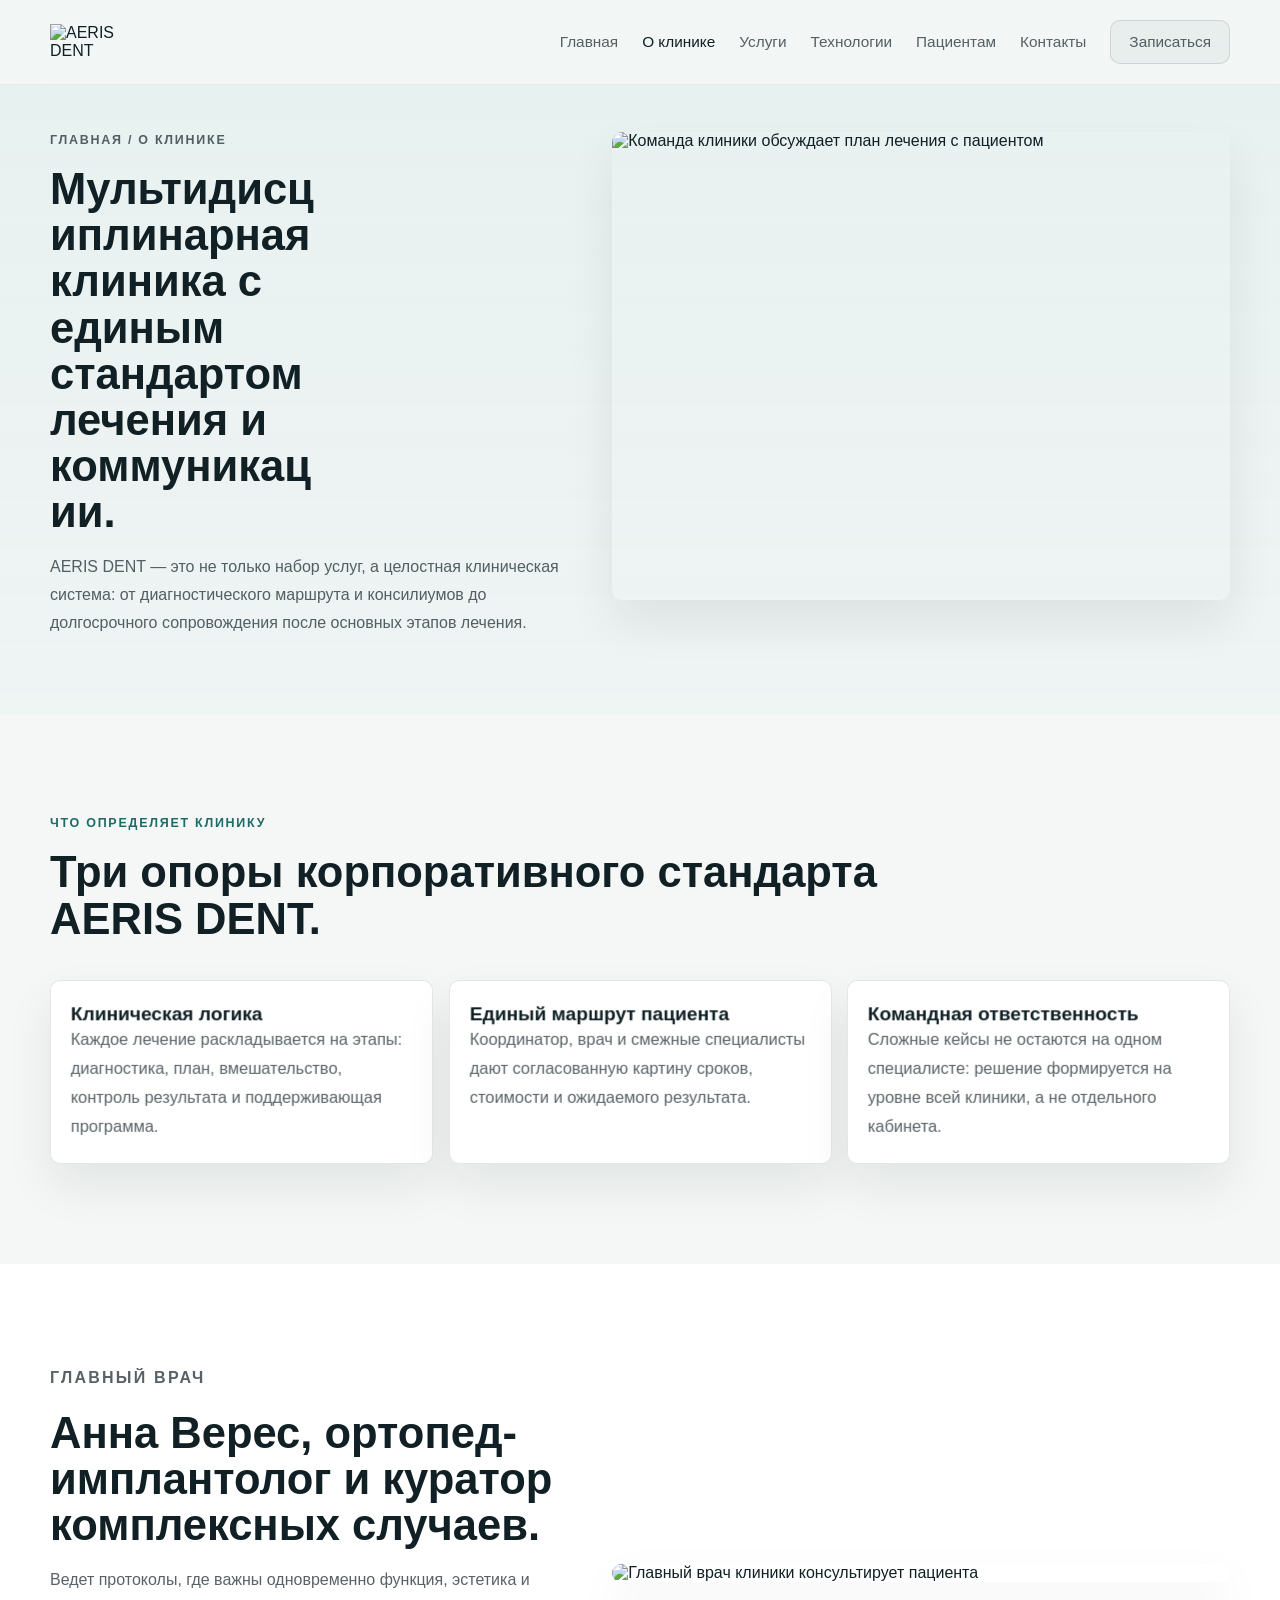
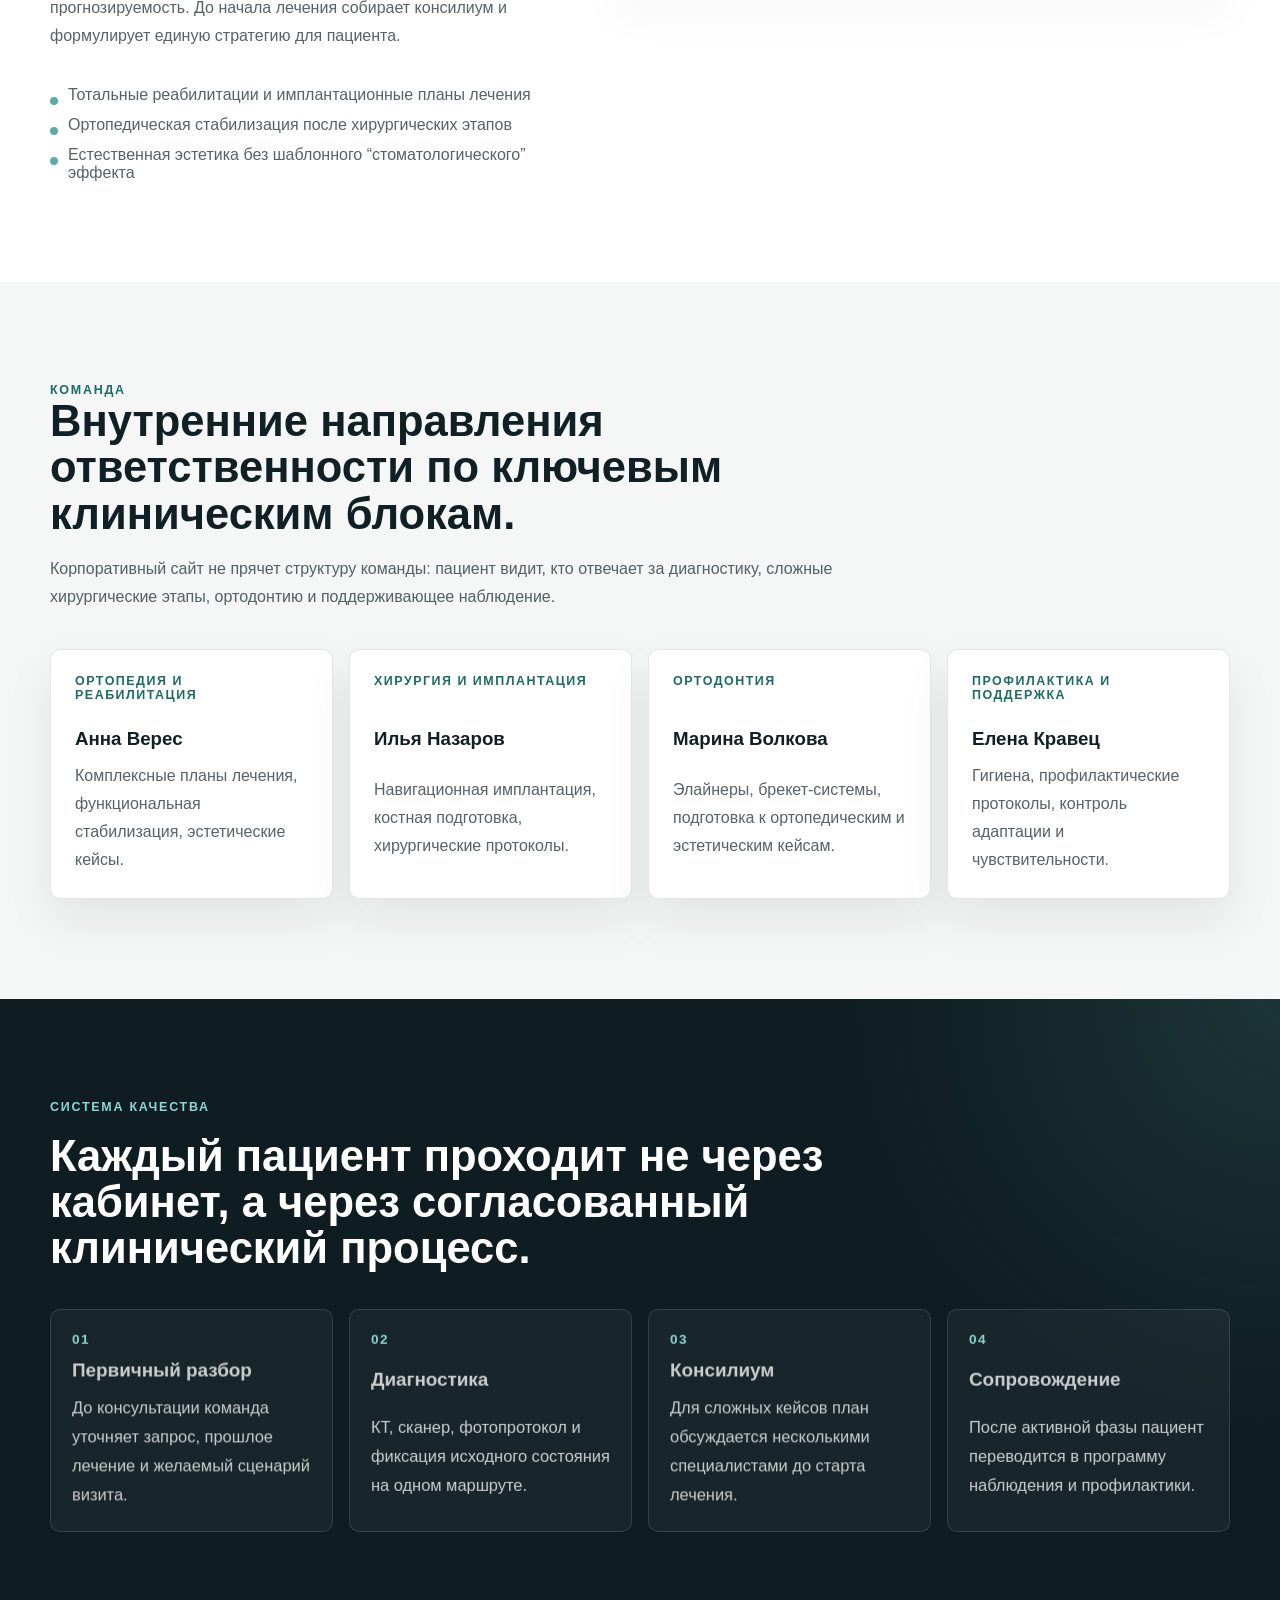
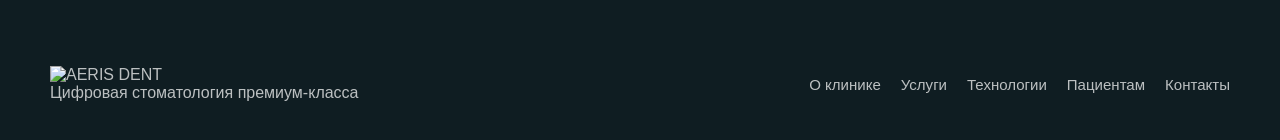
==== about.html @ 4b67f7c2 "Add files via upload" ====
<!DOCTYPE html>
<html lang="ru">
  <head>
    <meta charset="UTF-8" />
    <meta name="viewport" content="width=device-width, initial-scale=1.0" />
    <title>AERIS DENT — о клинике</title>
    <meta
      name="description"
      content="О клинике AERIS DENT: команда, принципы, система качества и мультидисциплинарный подход к лечению."
    />
    <link rel="stylesheet" href="styles.css" />
  </head>
  <body class="page-inner page-about">
    <header class="site-header" data-header>
      <div class="container header-inner">
        <a class="brand brand-dark brand-with-logo" href="index.html">
          <img class="brand-logo" src="assets/logo-transparent.png" alt="AERIS DENT" />
        </a>
        <button
          class="menu-toggle menu-toggle-dark"
          type="button"
          aria-expanded="false"
          aria-controls="site-nav"
          data-menu-toggle
        >
          <span></span>
          <span></span>
        </button>
        <nav class="site-nav site-nav-dark" id="site-nav" aria-label="Основная навигация" data-nav>
          <a href="index.html">Главная</a>
          <a href="about.html" aria-current="page">О клинике</a>
          <a href="services.html">Услуги</a>
          <a href="technology.html">Технологии</a>
          <a href="patients.html">Пациентам</a>
          <a href="contacts.html">Контакты</a>
          <a class="nav-cta nav-cta-dark" href="contacts.html">Записаться</a>
        </nav>
      </div>
    </header>

    <main>
      <section class="page-hero">
        <div class="container page-hero-grid">
          <div class="page-hero-copy">
            <p class="eyebrow eyebrow-dark" data-reveal>Главная / О клинике</p>
            <h1 data-reveal>Мультидисциплинарная клиника с единым стандартом лечения и коммуникации.</h1>
            <p class="page-lead" data-reveal>
              AERIS DENT — это не только набор услуг, а целостная клиническая
              система: от диагностического маршрута и консилиумов до
              долгосрочного сопровождения после основных этапов лечения.
            </p>
          </div>

          <figure class="page-hero-media" data-reveal>
            <img
              src="assets/team-consultation.png"
              alt="Команда клиники обсуждает план лечения с пациентом"
            />
          </figure>
        </div>
      </section>

      <section class="section">
        <div class="container">
          <div class="section-head" data-reveal>
            <p class="section-kicker">Что определяет клинику</p>
            <h2>Три опоры корпоративного стандарта AERIS DENT.</h2>
          </div>

          <div class="triple-grid">
            <article class="info-card" data-reveal>
              <h3>Клиническая логика</h3>
              <p>
                Каждое лечение раскладывается на этапы: диагностика, план,
                вмешательство, контроль результата и поддерживающая программа.
              </p>
            </article>
            <article class="info-card" data-reveal>
              <h3>Единый маршрут пациента</h3>
              <p>
                Координатор, врач и смежные специалисты дают согласованную
                картину сроков, стоимости и ожидаемого результата.
              </p>
            </article>
            <article class="info-card" data-reveal>
              <h3>Командная ответственность</h3>
              <p>
                Сложные кейсы не остаются на одном специалисте: решение
                формируется на уровне всей клиники, а не отдельного кабинета.
              </p>
            </article>
          </div>
        </div>
      </section>

      <section class="section section-light">
        <div class="container feature-split">
          <div class="feature-copy" data-reveal>
            <p class="section-kicker">Главный врач</p>
            <h2>Анна Верес, ортопед-имплантолог и куратор комплексных случаев.</h2>
            <p>
              Ведет протоколы, где важны одновременно функция, эстетика и
              прогнозируемость. До начала лечения собирает консилиум и
              формулирует единую стратегию для пациента.
            </p>
            <ul class="bullet-list">
              <li>Тотальные реабилитации и имплантационные планы лечения</li>
              <li>Ортопедическая стабилизация после хирургических этапов</li>
              <li>Естественная эстетика без шаблонного “стоматологического” эффекта</li>
            </ul>
          </div>

          <figure class="feature-media" data-reveal>
            <img
              src="assets/hero-dental-clinic.png"
              alt="Главный врач клиники консультирует пациента"
              loading="lazy"
            />
          </figure>
        </div>
      </section>

      <section class="section">
        <div class="container">
          <div class="section-head section-head-split" data-reveal>
            <div>
              <p class="section-kicker">Команда</p>
              <h2>Внутренние направления ответственности по ключевым клиническим блокам.</h2>
            </div>
            <p class="section-summary">
              Корпоративный сайт не прячет структуру команды: пациент видит, кто
              отвечает за диагностику, сложные хирургические этапы, ортодонтию и
              поддерживающее наблюдение.
            </p>
          </div>

          <div class="team-grid">
            <article class="person-card" data-reveal>
              <span>Ортопедия и реабилитация</span>
              <h3>Анна Верес</h3>
              <p>Комплексные планы лечения, функциональная стабилизация, эстетические кейсы.</p>
            </article>
            <article class="person-card" data-reveal>
              <span>Хирургия и имплантация</span>
              <h3>Илья Назаров</h3>
              <p>Навигационная имплантация, костная подготовка, хирургические протоколы.</p>
            </article>
            <article class="person-card" data-reveal>
              <span>Ортодонтия</span>
              <h3>Марина Волкова</h3>
              <p>Элайнеры, брекет-системы, подготовка к ортопедическим и эстетическим кейсам.</p>
            </article>
            <article class="person-card" data-reveal>
              <span>Профилактика и поддержка</span>
              <h3>Елена Кравец</h3>
              <p>Гигиена, профилактические протоколы, контроль адаптации и чувствительности.</p>
            </article>
          </div>
        </div>
      </section>

      <section class="section section-dark">
        <div class="container">
          <div class="section-head" data-reveal>
            <p class="section-kicker">Система качества</p>
            <h2>Каждый пациент проходит не через кабинет, а через согласованный клинический процесс.</h2>
          </div>

          <div class="process-grid">
            <article class="process-step" data-reveal>
              <span>01</span>
              <h3>Первичный разбор</h3>
              <p>До консультации команда уточняет запрос, прошлое лечение и желаемый сценарий визита.</p>
            </article>
            <article class="process-step" data-reveal>
              <span>02</span>
              <h3>Диагностика</h3>
              <p>КТ, сканер, фотопротокол и фиксация исходного состояния на одном маршруте.</p>
            </article>
            <article class="process-step" data-reveal>
              <span>03</span>
              <h3>Консилиум</h3>
              <p>Для сложных кейсов план обсуждается несколькими специалистами до старта лечения.</p>
            </article>
            <article class="process-step" data-reveal>
              <span>04</span>
              <h3>Сопровождение</h3>
              <p>После активной фазы пациент переводится в программу наблюдения и профилактики.</p>
            </article>
          </div>
        </div>
      </section>
    </main>

    <footer class="site-footer">
      <div class="container footer-grid">
        <div class="footer-brand">
          <img class="footer-logo" src="assets/logo-transparent.png" alt="AERIS DENT" loading="lazy" />
          <span>Цифровая стоматология премиум-класса</span>
        </div>
        <nav class="footer-nav" aria-label="Навигация в подвале">
          <a href="about.html">О клинике</a>
          <a href="services.html">Услуги</a>
          <a href="technology.html">Технологии</a>
          <a href="patients.html">Пациентам</a>
          <a href="contacts.html">Контакты</a>
        </nav>
      </div>
    </footer>

    <script src="script.js"></script>
  </body>
</html>
---- styles.css ----
:root {
  --bg: #f4f7f6;
  --surface: #ffffff;
  --surface-elevated: rgba(255, 255, 255, 0.78);
  --surface-dark: #0f1d22;
  --surface-dark-soft: #14262d;
  --ink: #112025;
  --ink-soft: rgba(17, 32, 37, 0.7);
  --ink-faint: rgba(17, 32, 37, 0.54);
  --line: rgba(17, 32, 37, 0.11);
  --line-strong: rgba(255, 255, 255, 0.14);
  --accent: #5baea7;
  --accent-deep: #1c6b67;
  --hero-shadow: 0 30px 80px rgba(6, 14, 17, 0.18);
  --card-shadow: 0 22px 48px rgba(9, 22, 26, 0.08);
  --radius: 10px;
  --container: min(1180px, calc(100vw - 48px));
  --header-height: 84px;
}

*,
*::before,
*::after {
  box-sizing: border-box;
}

html {
  scroll-behavior: smooth;
}

body {
  margin: 0;
  font-family: Inter, "Segoe UI", Arial, sans-serif;
  color: var(--ink);
  background: var(--bg);
  overflow-x: hidden;
  -webkit-font-smoothing: antialiased;
  text-rendering: optimizeLegibility;
}

img {
  display: block;
  max-width: 100%;
}

a {
  color: inherit;
  text-decoration: none;
}

button,
input,
textarea {
  font: inherit;
}

.container {
  width: var(--container);
  margin: 0 auto;
}

.site-header {
  position: fixed;
  inset: 0 0 auto 0;
  z-index: 40;
  transition: background-color 220ms ease, box-shadow 220ms ease, border-color 220ms ease;
}

.header-inner {
  display: flex;
  align-items: center;
  justify-content: space-between;
  gap: 24px;
  min-height: var(--header-height);
}

.page-home .site-header {
  background: transparent;
}

.page-home .site-header.is-scrolled,
.page-home .site-header.is-open {
  background: rgba(244, 247, 246, 0.88);
  backdrop-filter: blur(18px);
  border-bottom: 1px solid rgba(17, 32, 37, 0.06);
}

.page-home .site-header.is-scrolled .site-nav,
.page-home .site-header.is-open .site-nav {
  color: var(--ink-soft);
}

.page-home .site-header.is-scrolled .site-nav a:hover,
.page-home .site-header.is-scrolled .site-nav a:focus-visible,
.page-home .site-header.is-scrolled .site-nav a[aria-current="page"],
.page-home .site-header.is-open .site-nav a:hover,
.page-home .site-header.is-open .site-nav a:focus-visible,
.page-home .site-header.is-open .site-nav a[aria-current="page"] {
  color: var(--ink);
}

.page-home .site-header.is-scrolled .nav-cta,
.page-home .site-header.is-open .nav-cta {
  border-color: rgba(17, 32, 37, 0.12);
  background: rgba(17, 32, 37, 0.04);
  color: var(--ink);
}

.page-home .site-header.is-scrolled .menu-toggle,
.page-home .site-header.is-open .menu-toggle {
  border-color: rgba(17, 32, 37, 0.12);
}

.page-home .site-header.is-scrolled .menu-toggle span,
.page-home .site-header.is-open .menu-toggle span {
  background: var(--ink);
}

.page-inner .site-header {
  background: rgba(244, 247, 246, 0.88);
  backdrop-filter: blur(18px);
  border-bottom: 1px solid rgba(17, 32, 37, 0.06);
}

.brand {
  display: inline-flex;
  align-items: center;
  gap: 14px;
  min-width: 0;
}

.brand-with-logo {
  gap: 0;
}

.brand-logo {
  display: block;
  width: clamp(92px, 8vw, 124px);
  height: auto;
}

.brand-mark {
  display: grid;
  place-items: center;
  width: 42px;
  height: 42px;
  border-radius: var(--radius);
  background: rgba(255, 255, 255, 0.14);
  color: #ffffff;
  font-size: 1rem;
  font-weight: 700;
}

.brand-copy {
  display: flex;
  flex-direction: column;
  gap: 2px;
  color: #ffffff;
}

.brand-copy strong {
  font-size: 0.96rem;
  line-height: 1;
}

.brand-copy small {
  font-size: 0.73rem;
  line-height: 1;
  text-transform: uppercase;
  letter-spacing: 0.12em;
  opacity: 0.74;
}

.brand-dark .brand-mark {
  background: rgba(17, 32, 37, 0.08);
  color: var(--ink);
}

.brand-dark .brand-copy {
  color: var(--ink);
}

.site-nav {
  display: flex;
  align-items: center;
  gap: 24px;
  color: rgba(255, 255, 255, 0.86);
}

.site-nav a {
  font-size: 0.96rem;
  transition: color 180ms ease;
}

.site-nav a:hover,
.site-nav a:focus-visible {
  color: #ffffff;
}

.site-nav a[aria-current="page"] {
  color: #ffffff;
}

.site-nav-dark {
  color: var(--ink-soft);
}

.site-nav-dark a:hover,
.site-nav-dark a:focus-visible,
.site-nav-dark a[aria-current="page"] {
  color: var(--ink);
}

.nav-cta {
  display: inline-flex;
  align-items: center;
  justify-content: center;
  min-height: 44px;
  padding: 0 18px;
  border: 1px solid rgba(255, 255, 255, 0.22);
  border-radius: var(--radius);
  background: rgba(255, 255, 255, 0.1);
}

.nav-cta-dark {
  border-color: rgba(17, 32, 37, 0.12);
  background: rgba(17, 32, 37, 0.04);
}

.menu-toggle {
  display: none;
  position: relative;
  width: 46px;
  height: 46px;
  padding: 0;
  border: 1px solid rgba(255, 255, 255, 0.2);
  border-radius: var(--radius);
  background: rgba(255, 255, 255, 0.1);
  cursor: pointer;
}

.menu-toggle span {
  position: absolute;
  left: 12px;
  right: 12px;
  height: 2px;
  background: #ffffff;
  transition: transform 180ms ease, top 180ms ease;
}

.menu-toggle span:first-child {
  top: 17px;
}

.menu-toggle span:last-child {
  top: 26px;
}

.menu-toggle-dark {
  border-color: rgba(17, 32, 37, 0.12);
  background: rgba(17, 32, 37, 0.04);
}

.menu-toggle-dark span {
  background: var(--ink);
}

.site-header.is-open .menu-toggle span:first-child {
  top: 22px;
  transform: rotate(45deg);
}

.site-header.is-open .menu-toggle span:last-child {
  top: 22px;
  transform: rotate(-45deg);
}

.home-hero {
  position: relative;
  min-height: 92svh;
  padding: calc(var(--header-height) + 52px) 0 86px;
  overflow: clip;
  color: #ffffff;
}

.hero-media,
.hero-media > * {
  position: absolute;
  inset: 0;
}

.hero-media > [data-depth] {
  will-change: transform;
}

.hero-orb {
  background: radial-gradient(circle at 30% 40%, rgba(91, 174, 167, 0.35), rgba(28, 107, 103, 0.12) 50%, transparent 70%);
  filter: blur(60px);
  animation: orbFloat 12s ease-in-out infinite;
  transition: transform 0.6s ease-out;
}

@keyframes orbFloat {
  0%, 100% { transform: translate(0%, 0%) scale(1); }
  25% { transform: translate(4%, -6%) scale(1.06); }
  50% { transform: translate(-3%, 4%) scale(0.94); }
  75% { transform: translate(6%, 2%) scale(1.02); }
}

.hero-image {
  transition: transform 0.8s cubic-bezier(0.18, 0.84, 0.2, 1);
}

.hero-image {
  width: 100%;
  height: 100%;
  object-fit: cover;
  object-position: 62% center;
  transform: translate3d(var(--parallax-x, 0px), var(--parallax-y, 0px), 0) scale(1.04);
  filter: saturate(0.92);
}

.hero-grid {
  background-image: linear-gradient(rgba(255, 255, 255, 0.05) 1px, transparent 1px),
    linear-gradient(90deg, rgba(255, 255, 255, 0.05) 1px, transparent 1px);
  background-size: 120px 120px;
  opacity: 0.45;
  mix-blend-mode: screen;
  animation: gridPulse 8s ease-in-out infinite;
  transform: translate3d(var(--parallax-x, 0px), var(--parallax-y, 0px), 0);
}

@keyframes gridPulse {
  0%, 100% { opacity: 0.45; background-size: 120px 120px; }
  50% { opacity: 0.6; background-size: 130px 130px; }
}

.hero-drift {
  background:
    radial-gradient(circle at 18% 20%, rgba(91, 174, 167, 0.22), transparent 28%),
    radial-gradient(circle at 78% 74%, rgba(255, 255, 255, 0.18), transparent 24%);
  filter: blur(24px);
  transform: translate3d(var(--parallax-x, 0px), var(--parallax-y, 0px), 0);
}

.hero-scan {
  background: linear-gradient(
    180deg,
    transparent 0%,
    rgba(98, 207, 198, 0.12) 44%,
    rgba(98, 207, 198, 0.04) 58%,
    transparent 100%
  );
  mix-blend-mode: screen;
  animation: heroScan 7s ease-in-out infinite;
}

.hero-vignette {
  background:
    linear-gradient(90deg, rgba(7, 18, 22, 0.76) 0%, rgba(7, 18, 22, 0.52) 40%, rgba(7, 18, 22, 0.18) 68%, rgba(7, 18, 22, 0.66) 100%),
    linear-gradient(180deg, rgba(7, 18, 22, 0.24) 0%, rgba(7, 18, 22, 0.06) 30%, rgba(7, 18, 22, 0.5) 100%);
}

.home-hero-shell,
.page-hero-grid,
.feature-split,
.contact-grid,
.section-head-split,
.footer-grid,
.cta-band,
.home-hero-grid {
  position: relative;
  z-index: 1;
}

.home-hero-shell {
  display: grid;
  gap: 24px;
}

.home-hero-grid {
  display: grid;
  grid-template-columns: minmax(0, 1.14fr) minmax(300px, 0.86fr);
  gap: 28px;
  align-items: end;
}

.hero-main {
  display: grid;
  gap: 24px;
  max-width: 720px;
  min-width: 0;
}

.hero-panel,
.hero-metrics li,
.stat-card {
  border: 1px solid rgba(255, 255, 255, 0.14);
  border-radius: var(--radius);
  background: rgba(255, 255, 255, 0.08);
  backdrop-filter: blur(14px);
}

.hero-panel {
  padding: 24px 24px 26px;
  box-shadow: var(--hero-shadow);
}

.panel-kicker,
.eyebrow,
.section-kicker {
  margin: 0;
  font-size: 0.78rem;
  font-weight: 600;
  line-height: 1.3;
  text-transform: uppercase;
  letter-spacing: 0.14em;
}

.eyebrow {
  color: rgba(255, 255, 255, 0.82);
}

.eyebrow-dark {
  color: var(--ink-soft);
}

.panel-kicker {
  color: rgba(255, 255, 255, 0.64);
}

.hero-title {
  display: grid;
  gap: 8px;
  margin: 0;
  font-size: clamp(2.6rem, 4.6vw, 5.2rem);
  line-height: 0.96;
}

.reveal-line {
  display: inline-block;
  width: fit-content;
  transform: translateY(56px);
  opacity: 0;
  animation: revealUp 900ms cubic-bezier(0.18, 0.84, 0.2, 1) forwards;
  animation-delay: var(--delay);
}

.hero-copy,
.page-lead,
.section-summary,
.feature-copy p,
.service-card p,
.link-card strong,
.info-card p,
.service-line p,
.person-card p,
.process-step p,
.contact-card p,
.faq-list p,
.compact-list li,
.footer-contact span {
  margin: 0;
  font-size: 1rem;
  line-height: 1.75;
  color: rgba(255, 255, 255, 0.78);
}

.hero-actions,
.inline-actions,
.cta-actions {
  display: flex;
  flex-wrap: wrap;
  gap: 14px;
}

.button {
  display: inline-flex;
  align-items: center;
  justify-content: center;
  min-height: 52px;
  padding: 0 22px;
  border: 1px solid transparent;
  border-radius: var(--radius);
  font-size: 0.98rem;
  font-weight: 600;
  line-height: 1;
  transition: transform 180ms ease, background-color 180ms ease, border-color 180ms ease,
    color 180ms ease;
}

.button:hover,
.button:focus-visible {
  transform: translateY(-2px);
}

.button-primary {
  background: #ffffff;
  color: var(--ink);
}

.button-secondary,
.button-outline {
  border-color: rgba(255, 255, 255, 0.22);
  background: rgba(255, 255, 255, 0.08);
  color: #ffffff;
}

.button-dark {
  background: var(--surface-dark);
  color: #ffffff;
}

.button-outline {
  color: var(--ink);
  border-color: rgba(17, 32, 37, 0.14);
  background: transparent;
}

.compact-list,
.bullet-list {
  display: grid;
  gap: 12px;
  margin: 18px 0 0;
  padding: 0;
  list-style: none;
}

.compact-list li,
.bullet-list li {
  position: relative;
  padding-left: 18px;
}

.bullet-list li {
  color: var(--ink-soft);
}

.compact-list li::before,
.bullet-list li::before {
  content: "";
  position: absolute;
  top: 11px;
  left: 0;
  width: 8px;
  height: 8px;
  border-radius: 999px;
  background: var(--accent);
}

.hero-metrics {
  display: grid;
  grid-template-columns: repeat(3, minmax(0, 1fr));
  gap: 14px;
  margin: 0;
  padding: 0;
  list-style: none;
}

.hero-metrics li {
  min-height: 120px;
  padding: 20px 18px;
}

.hero-metrics strong {
  display: block;
  margin-bottom: 12px;
  font-size: clamp(1.8rem, 3vw, 2.9rem);
  line-height: 1;
}

.page-hero {
  padding: calc(var(--header-height) + 48px) 0 78px;
  background:
    linear-gradient(180deg, rgba(91, 174, 167, 0.09) 0%, rgba(91, 174, 167, 0.03) 100%),
    var(--bg);
}

.page-hero-grid,
.feature-split,
.footer-grid,
.cta-band {
  display: grid;
  grid-template-columns: minmax(0, 0.92fr) minmax(0, 1.08fr);
  gap: 36px;
  align-items: center;
}

.page-hero-grid {
  align-items: start;
}

.page-hero-copy,
.feature-copy {
  display: grid;
  gap: 18px;
  min-width: 0;
}

.page-hero-copy h1,
.section-head h2,
.feature-copy h2,
.cta-band h2 {
  margin: 0;
  font-size: clamp(2rem, 3.4vw, 4rem);
  line-height: 1.06;
  letter-spacing: 0;
}

.page-hero-copy h1 {
  text-wrap: balance;
}

.page-about .page-hero-copy h1 {
  max-width: 11ch;
  overflow-wrap: anywhere;
  hyphens: auto;
}

.page-lead,
.section-summary,
.feature-copy p,
.info-card p,
.service-line p,
.person-card p,
.contact-card p,
.faq-list p,
.footer-contact span,
.footer-contact a,
.section-summary-light {
  color: var(--ink-soft);
}

.page-hero-media,
.feature-media {
  margin: 0;
  min-width: 0;
  border-radius: var(--radius);
  overflow: hidden;
  box-shadow: var(--card-shadow);
}

.page-hero-media {
  aspect-ratio: 1.32 / 1;
}

.page-hero-media img,
.feature-media img {
  width: 100%;
  height: 100%;
  object-fit: cover;
}

.stat-stack {
  display: grid;
  gap: 14px;
}

.stat-card {
  padding: 20px;
  background: rgba(17, 32, 37, 0.03);
  border-color: rgba(17, 32, 37, 0.08);
  backdrop-filter: none;
}

.stat-card span {
  display: block;
  margin-bottom: 10px;
  color: var(--accent-deep);
  font-size: 1.12rem;
  font-weight: 700;
}

.stat-card strong {
  display: block;
  font-size: 1rem;
  line-height: 1.7;
  color: var(--ink);
}

.section {
  padding: 100px 0;
}

.section-light {
  background: var(--surface);
}

.section-dark {
  background:
    radial-gradient(circle at top right, rgba(91, 174, 167, 0.16), transparent 30%),
    var(--surface-dark);
  color: #ffffff;
}

.section-head {
  display: grid;
  gap: 18px;
  max-width: 860px;
  margin-bottom: 38px;
}

.section-head-split {
  align-items: end;
}

.section-kicker {
  color: var(--accent-deep);
}

.section-dark .section-kicker {
  color: #8cd7d1;
}

.section-dark .section-summary,
.section-dark .process-step p,
.section-dark .cta-band h2,
.section-dark .process-step h3 {
  color: rgba(255, 255, 255, 0.78);
}

.section-dark .bullet-list li {
  color: rgba(255, 255, 255, 0.78);
}

.link-grid,
.service-grid,
.triple-grid,
.team-grid,
.contact-grid,
.process-grid {
  display: grid;
  gap: 16px;
}

.link-grid {
  grid-template-columns: repeat(4, minmax(0, 1fr));
}

.link-card,
.service-card,
.info-card,
.person-card,
.contact-card,
.process-step {
  min-height: 100%;
  padding: 24px;
  border: 1px solid var(--line);
  border-radius: var(--radius);
  background: var(--surface);
  box-shadow: var(--card-shadow);
}

.link-card span,
.service-index,
.person-card span,
.contact-card span,
.service-line-head span {
  display: inline-flex;
  margin-bottom: 14px;
  color: var(--accent-deep);
  font-size: 0.78rem;
  font-weight: 700;
  text-transform: uppercase;
  letter-spacing: 0.12em;
}

.link-card strong,
.service-card h3,
.info-card h3,
.person-card h3,
.contact-card strong,
.service-line-head h2,
.process-step h3 {
  display: block;
  margin: 0;
  color: var(--ink);
}

.service-grid,
.triple-grid {
  grid-template-columns: repeat(3, minmax(0, 1fr));
}

.service-card {
  display: grid;
  gap: 12px;
  min-height: 230px;
  transform-style: preserve-3d;
  perspective: 800px;
  transition: transform 0.3s ease;
}

.service-card:hover {
  border-color: rgba(91, 174, 167, 0.25);
  box-shadow: 0 28px 56px rgba(9, 22, 26, 0.14);
}

.link-card,
.info-card,
.process-step {
  transform-style: preserve-3d;
  perspective: 800px;
  transition: transform 0.3s ease, box-shadow 0.3s ease, border-color 0.3s ease;
}

.link-card:hover,
.info-card:hover,
.process-step:hover {
  border-color: rgba(91, 174, 167, 0.2);
  box-shadow: 0 28px 56px rgba(9, 22, 26, 0.12);
}

.js-tilt {
  will-change: transform;
}

.js-tilt > * {
  transform: translateZ(20px);
}

.cursor-glow {
  position: fixed;
  width: 480px;
  height: 480px;
  border-radius: 50%;
  background: radial-gradient(circle, rgba(91, 174, 167, 0.06), transparent 70%);
  pointer-events: none;
  z-index: 0;
  transform: translate(-50%, -50%);
  transition: opacity 0.4s ease;
  mix-blend-mode: screen;
}

.service-card p,
.link-card strong,
.info-card p,
.person-card p,
.contact-card p,
.service-line p {
  color: var(--ink-soft);
}

.text-link {
  color: var(--accent-deep);
  font-weight: 600;
}

.feature-split-reverse {
  grid-template-columns: minmax(0, 1.04fr) minmax(0, 0.96fr);
}

.service-list {
  display: grid;
  gap: 0;
  border-top: 1px solid var(--line);
  border-bottom: 1px solid var(--line);
}

.service-line {
  display: grid;
  gap: 12px;
  padding: 28px 0;
}

.service-line + .service-line {
  border-top: 1px solid var(--line);
}

.service-line-head {
  display: grid;
  grid-template-columns: 80px minmax(0, 1fr);
  gap: 12px;
  align-items: start;
}

.team-grid,
.contact-grid,
.process-grid {
  grid-template-columns: repeat(4, minmax(0, 1fr));
}

.person-card,
.contact-card,
.process-step {
  display: grid;
  gap: 12px;
}

.contact-card a,
.footer-contact a {
  font-weight: 600;
}

.faq-list {
  display: grid;
  gap: 14px;
}

.faq-list details {
  border: 1px solid var(--line);
  border-radius: var(--radius);
  background: var(--surface);
  padding: 18px 20px;
  box-shadow: var(--card-shadow);
}

.faq-list summary {
  cursor: pointer;
  font-weight: 600;
  color: var(--ink);
}

.faq-list p {
  margin-top: 12px;
}

.process-step {
  background: rgba(255, 255, 255, 0.04);
  border-color: rgba(255, 255, 255, 0.12);
  box-shadow: none;
}

.process-step span {
  display: inline-flex;
  color: #8cd7d1;
  font-size: 0.82rem;
  font-weight: 700;
  text-transform: uppercase;
  letter-spacing: 0.12em;
}

.process-step h3 {
  font-size: 1.15rem;
}

.cta-band {
  padding: 28px 30px;
  border: 1px solid var(--line);
  border-radius: var(--radius);
  background: var(--surface);
  box-shadow: var(--card-shadow);
}

.cta-band-dark {
  background: rgba(255, 255, 255, 0.04);
  border-color: rgba(255, 255, 255, 0.12);
  box-shadow: none;
}

.cta-band .section-kicker,
.cta-band h2 {
  margin-bottom: 0;
}

.site-footer {
  padding: 34px 0 38px;
  background: var(--surface-dark);
  color: rgba(255, 255, 255, 0.72);
}

.footer-grid {
  display: flex;
  align-items: center;
  justify-content: space-between;
}

.footer-logo {
  display: block;
  width: min(132px, 100%);
  height: auto;
}

.footer-nav {
  display: flex;
  gap: 20px;
  flex-shrink: 0;
}

.footer-nav a {
  color: rgba(255, 255, 255, 0.72);
  font-size: 0.94rem;
  white-space: nowrap;
  transition: color 200ms ease;
}

.footer-nav a:hover {
  color: #fff;
}

.appointment-form {
  display: grid;
  gap: 16px;
}

.appointment-form input {
  padding: 16px 20px;
  border: 1px solid rgba(255, 255, 255, 0.2);
  border-radius: var(--radius);
  background: rgba(255, 255, 255, 0.08);
  color: #fff;
  font-size: 1.06rem;
  outline: none;
  transition: border-color 200ms ease;
}

.appointment-form input::placeholder {
  color: rgba(255, 255, 255, 0.45);
}

.appointment-form input:focus {
  border-color: var(--accent);
}

.appointment-form button {
  padding: 16px 20px;
  border: none;
  border-radius: var(--radius);
  background: var(--accent);
  color: #fff;
  font-size: 1.06rem;
  font-weight: 600;
  cursor: pointer;
  transition: background 200ms ease;
}

.appointment-form button:hover {
  background: var(--accent-deep);
}

.appointment-form button.is-sent {
  background: rgba(255, 255, 255, 0.15);
  cursor: default;
}

.schedule-card {
  display: grid;
  gap: 16px;
  align-content: start;
}

.schedule-card h2 {
  font-size: 2rem;
  color: #fff;
  margin: 0;
}

.schedule-card p {
  color: rgba(255, 255, 255, 0.72);
  font-size: 1.06rem;
  margin: 0;
}

[data-reveal] {
  opacity: 0;
  transform: translateY(34px);
  transition: opacity 700ms ease, transform 700ms ease;
  transition-delay: var(--delay, 0s);
}

[data-reveal].is-visible {
  opacity: 1;
  transform: translateY(0);
}

@keyframes revealUp {
  to {
    opacity: 1;
    transform: translateY(0);
  }
}

@keyframes heroScan {
  0%,
  100% {
    transform: translateY(-16%);
    opacity: 0;
  }
  18%,
  76% {
    opacity: 1;
  }
  52% {
    transform: translateY(18%);
    opacity: 0.8;
  }
}

@media (max-width: 1120px) {
  .home-hero-grid,
  .page-hero-grid,
  .feature-split,
  .footer-grid,
  .cta-band,
  .section-head-split {
    grid-template-columns: 1fr;
  }

  .link-grid {
    grid-template-columns: repeat(2, minmax(0, 1fr));
  }

  .team-grid,
  .contact-grid,
  .process-grid {
    grid-template-columns: repeat(2, minmax(0, 1fr));
  }
}

@media (max-width: 960px) {
  :root {
    --container: min(100vw - 32px, 760px);
  }

  .menu-toggle {
    display: inline-flex;
  }

  .site-nav {
    position: absolute;
    top: calc(100% + 10px);
    left: 16px;
    right: 16px;
    display: grid;
    gap: 8px;
    padding: 14px;
    border: 1px solid rgba(17, 32, 37, 0.1);
    border-radius: var(--radius);
    background: rgba(255, 255, 255, 0.96);
    color: var(--ink);
    opacity: 0;
    pointer-events: none;
    transform: translateY(-8px);
    transition: opacity 180ms ease, transform 180ms ease;
  }

  .page-home .site-nav {
    background: rgba(10, 24, 28, 0.94);
    color: rgba(255, 255, 255, 0.86);
  }

  .site-header.is-open .site-nav {
    opacity: 1;
    pointer-events: auto;
    transform: translateY(0);
  }

  .site-nav a {
    padding: 10px 4px;
  }

  .page-home .site-nav a:hover,
  .page-home .site-nav a:focus-visible,
  .page-home .site-nav a[aria-current="page"] {
    color: #ffffff;
  }

  .nav-cta,
  .nav-cta-dark {
    margin-top: 6px;
    justify-content: center;
  }

  .home-hero {
    min-height: auto;
    padding-top: calc(var(--header-height) + 40px);
  }

  .hero-metrics,
  .service-grid,
  .triple-grid {
    grid-template-columns: 1fr;
  }
}

@media (max-width: 720px) {
  .page-hero {
    padding-top: calc(var(--header-height) + 34px);
  }

  .link-grid,
  .team-grid,
  .contact-grid,
  .process-grid {
    grid-template-columns: 1fr;
  }

  .service-line-head {
    grid-template-columns: 1fr;
  }

  .hero-title,
  .page-hero-copy h1,
  .section-head h2,
  .feature-copy h2,
  .cta-band h2 {
    line-height: 1.08;
  }

  .section {
    padding: 82px 0;
  }
}

@media (max-width: 560px) {
  .brand-logo {
    width: 88px;
  }

  .footer-logo {
    width: 116px;
  }

  .hero-main,
  .page-hero-copy,
  .feature-copy {
    gap: 16px;
  }

  .hero-title {
    gap: 6px;
  }

  .hero-copy,
  .page-lead,
  .section-summary,
  .feature-copy p,
  .service-card p,
  .link-card strong,
  .info-card p,
  .service-line p,
  .person-card p,
  .contact-card p,
  .faq-list p,
  .compact-list li,
  .bullet-list li {
    font-size: 0.96rem;
    line-height: 1.7;
  }

  .hero-panel,
  .hero-metrics li,
  .service-card,
  .info-card,
  .person-card,
  .contact-card,
  .process-step,
  .cta-band,
  .faq-list details {
    padding: 20px;
  }
}

@media (prefers-reduced-motion: reduce) {
  html {
    scroll-behavior: auto;
  }

  *,
  *::before,
  *::after {
    animation-duration: 0.01ms !important;
    animation-iteration-count: 1 !important;
    transition-duration: 0.01ms !important;
  }

  .hero-image,
  .reveal-line,
  [data-reveal] {
    transform: none !important;
    opacity: 1 !important;
  }
}
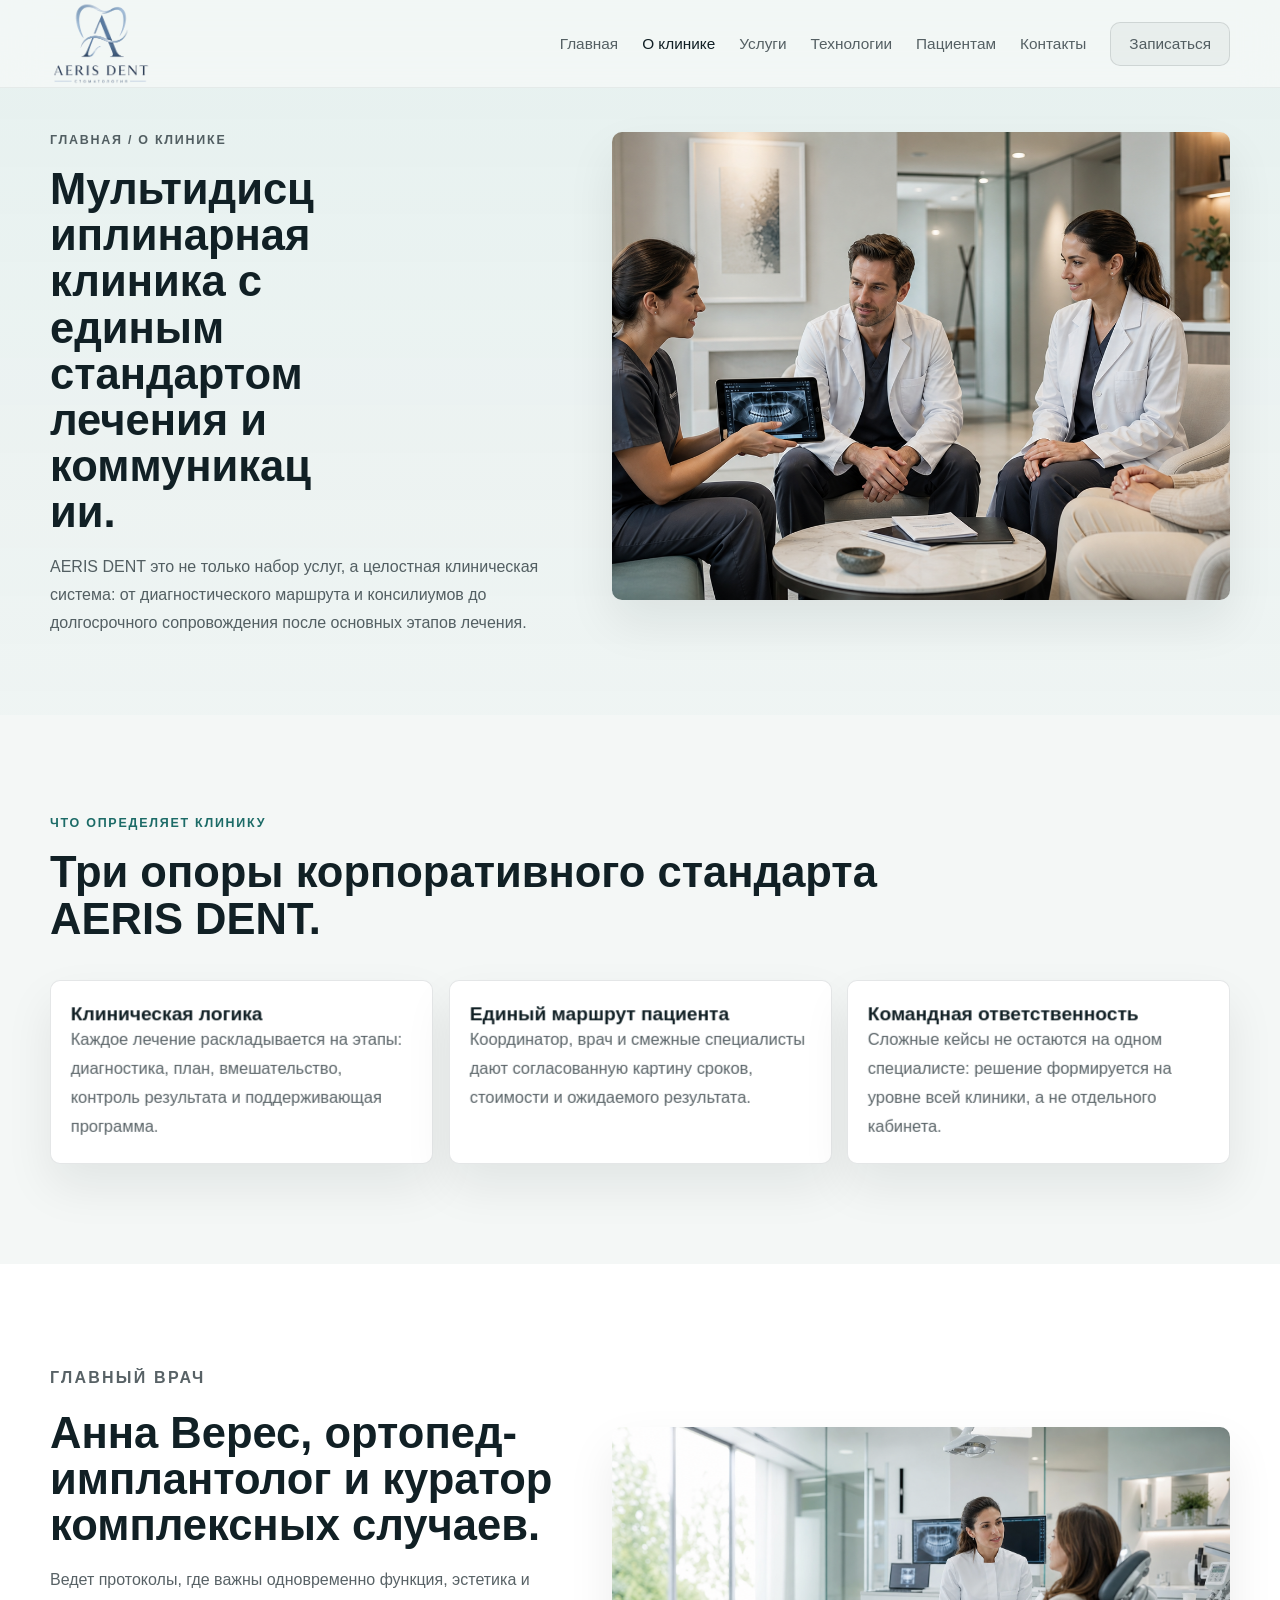
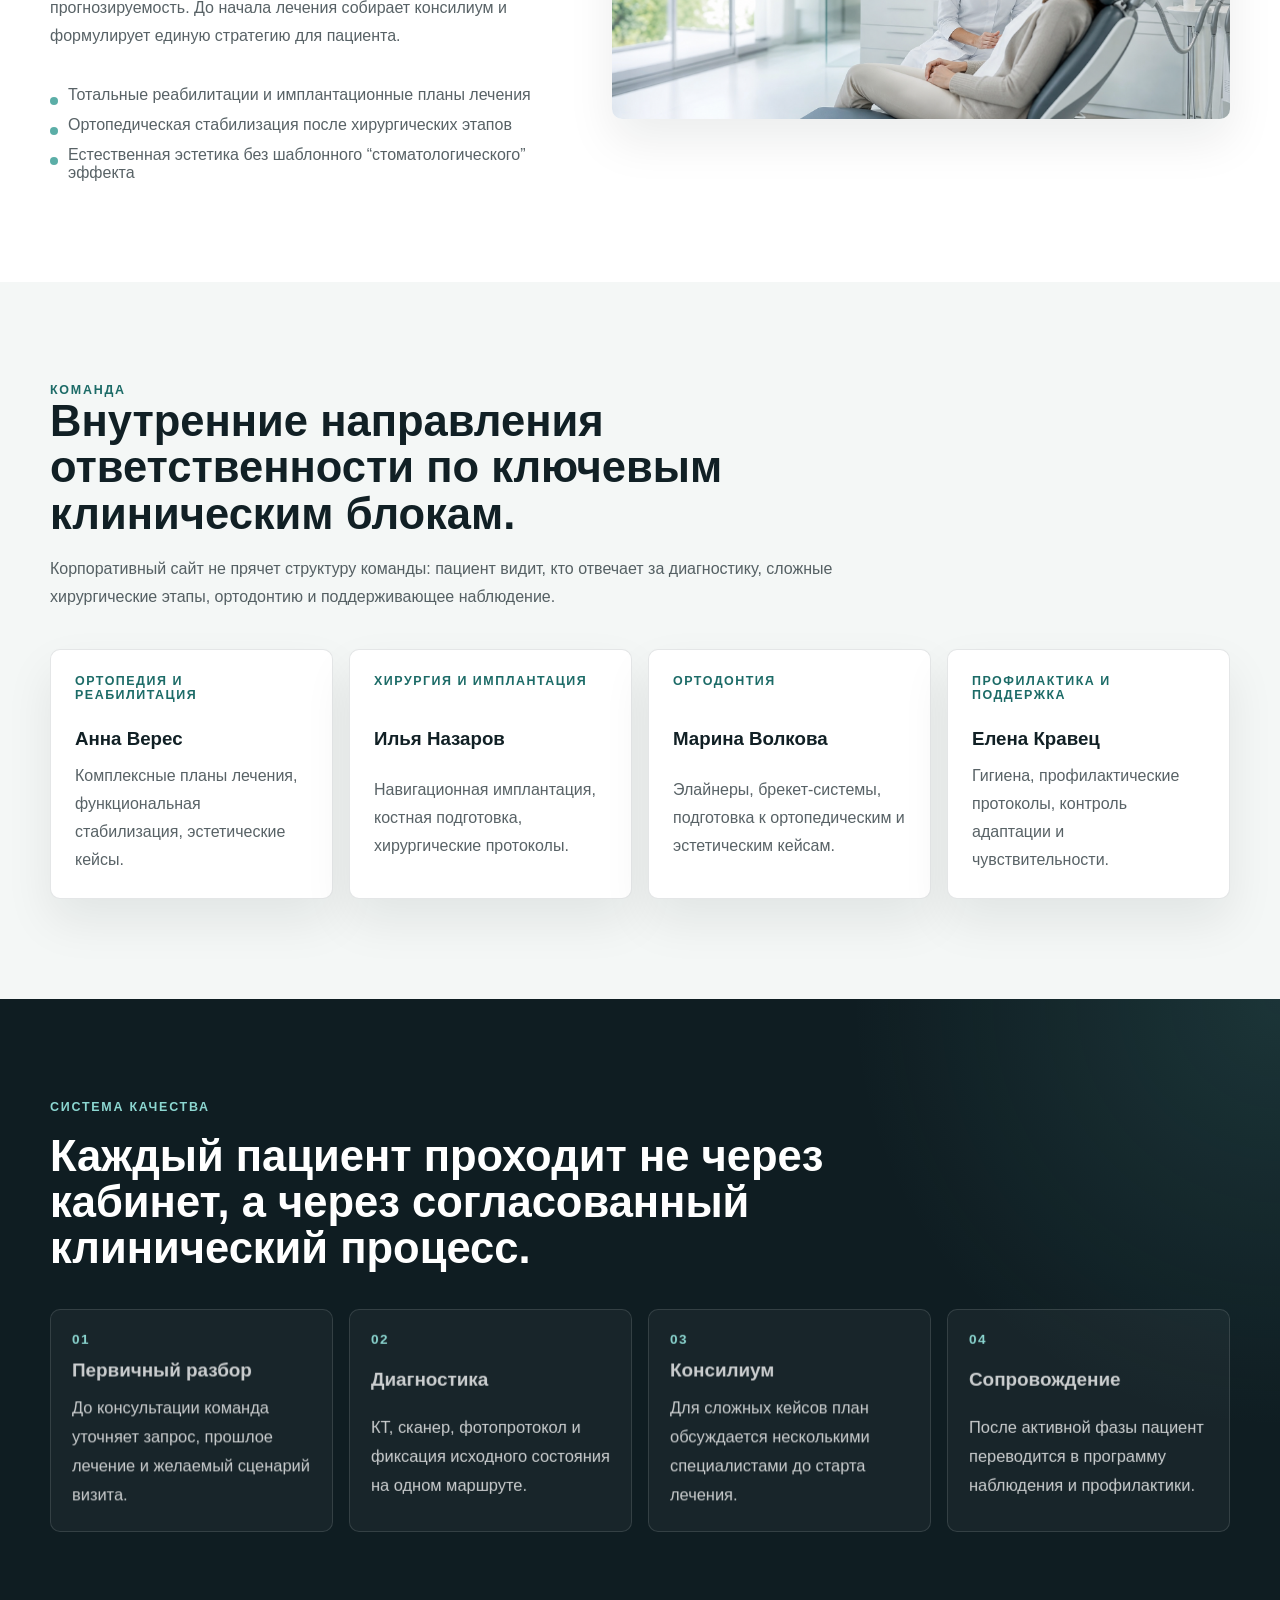
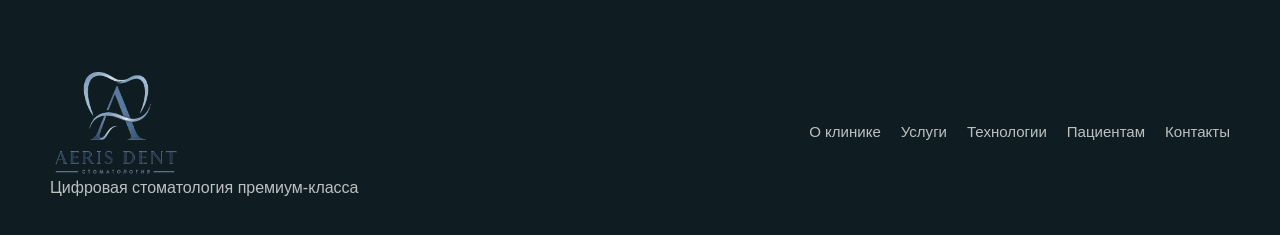
==== commit 3a0c9373: "Add files via upload" ====
--- a/about.html
+++ b/about.html
@@ -3,7 +3,7 @@
   <head>
     <meta charset="UTF-8" />
     <meta name="viewport" content="width=device-width, initial-scale=1.0" />
-    <title>AERIS DENT — о клинике</title>
+    <title>AERIS DENT   о клинике</title>
     <meta
       name="description"
       content="О клинике AERIS DENT: команда, принципы, система качества и мультидисциплинарный подход к лечению."
@@ -45,7 +45,7 @@
             <p class="eyebrow eyebrow-dark" data-reveal>Главная / О клинике</p>
             <h1 data-reveal>Мультидисциплинарная клиника с единым стандартом лечения и коммуникации.</h1>
             <p class="page-lead" data-reveal>
-              AERIS DENT — это не только набор услуг, а целостная клиническая
+              AERIS DENT   это не только набор услуг, а целостная клиническая
               система: от диагностического маршрута и консилиумов до
               долгосрочного сопровождения после основных этапов лечения.
             </p>
